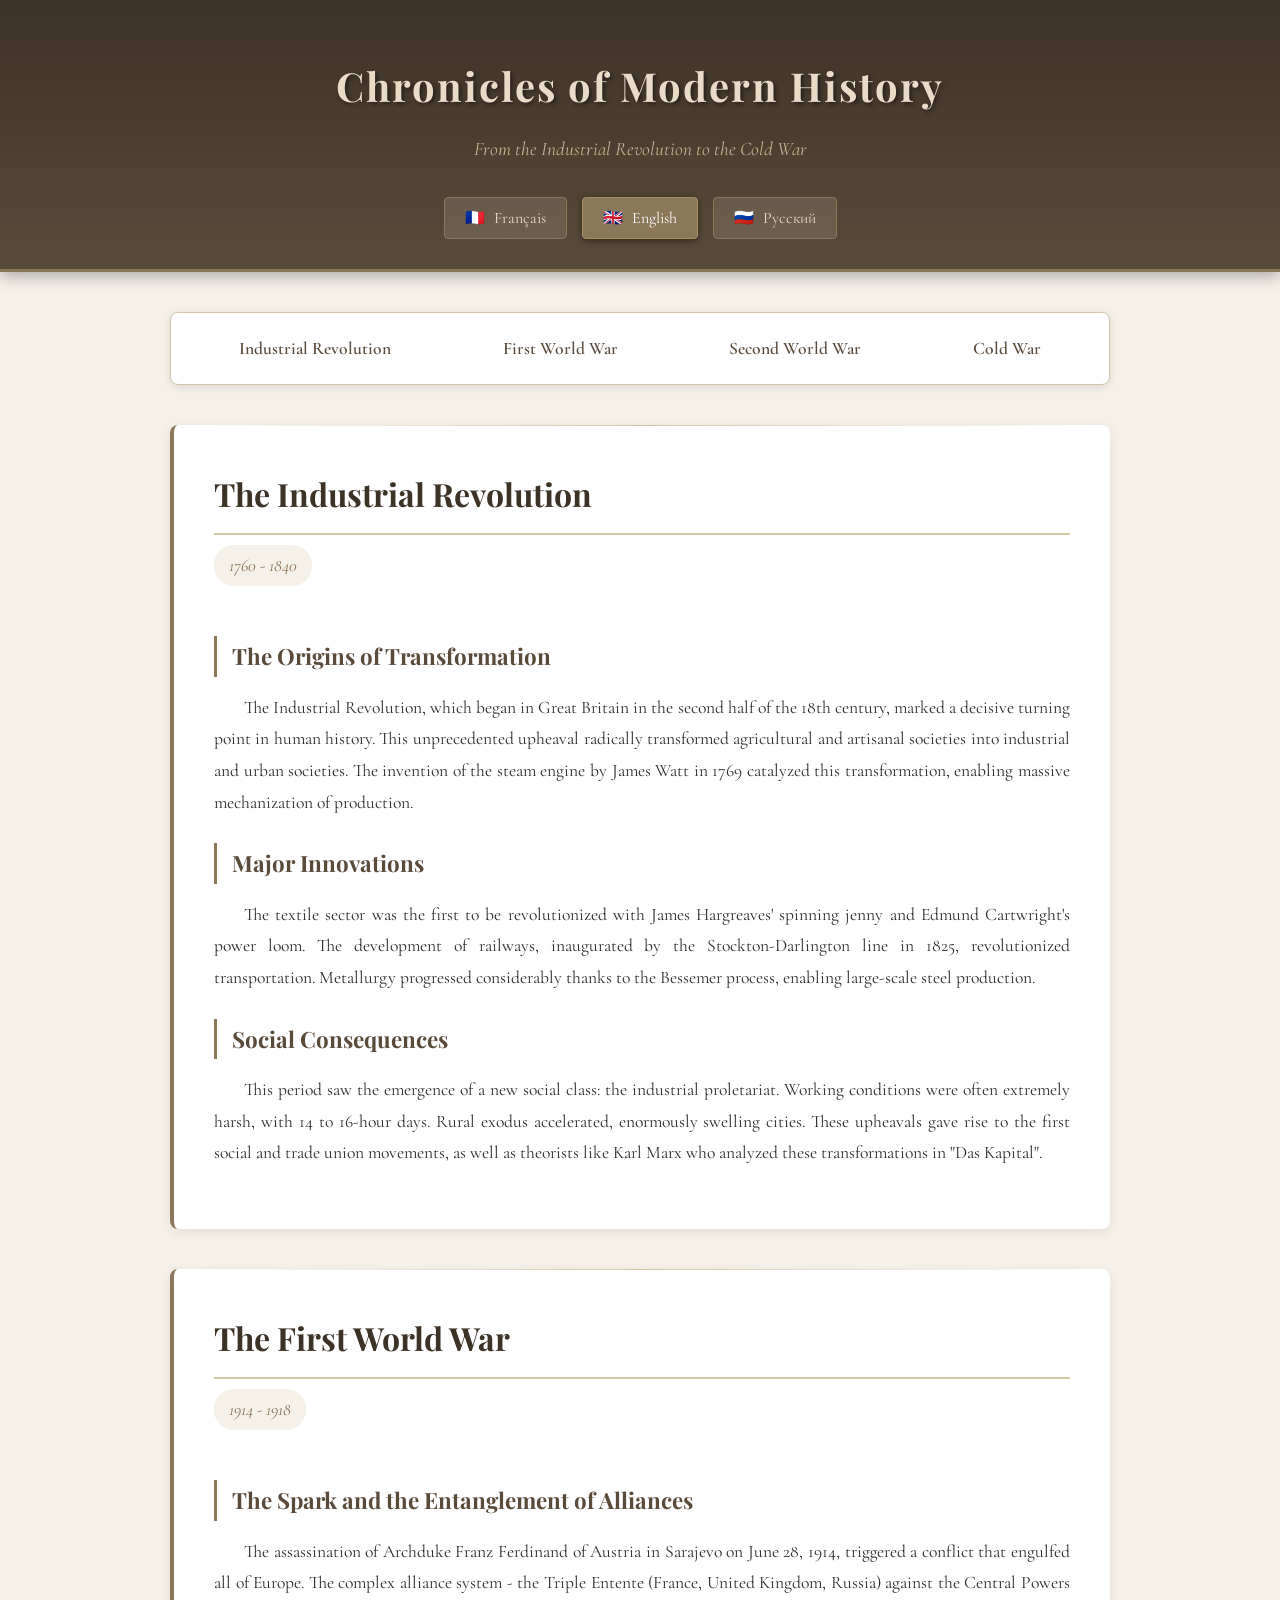
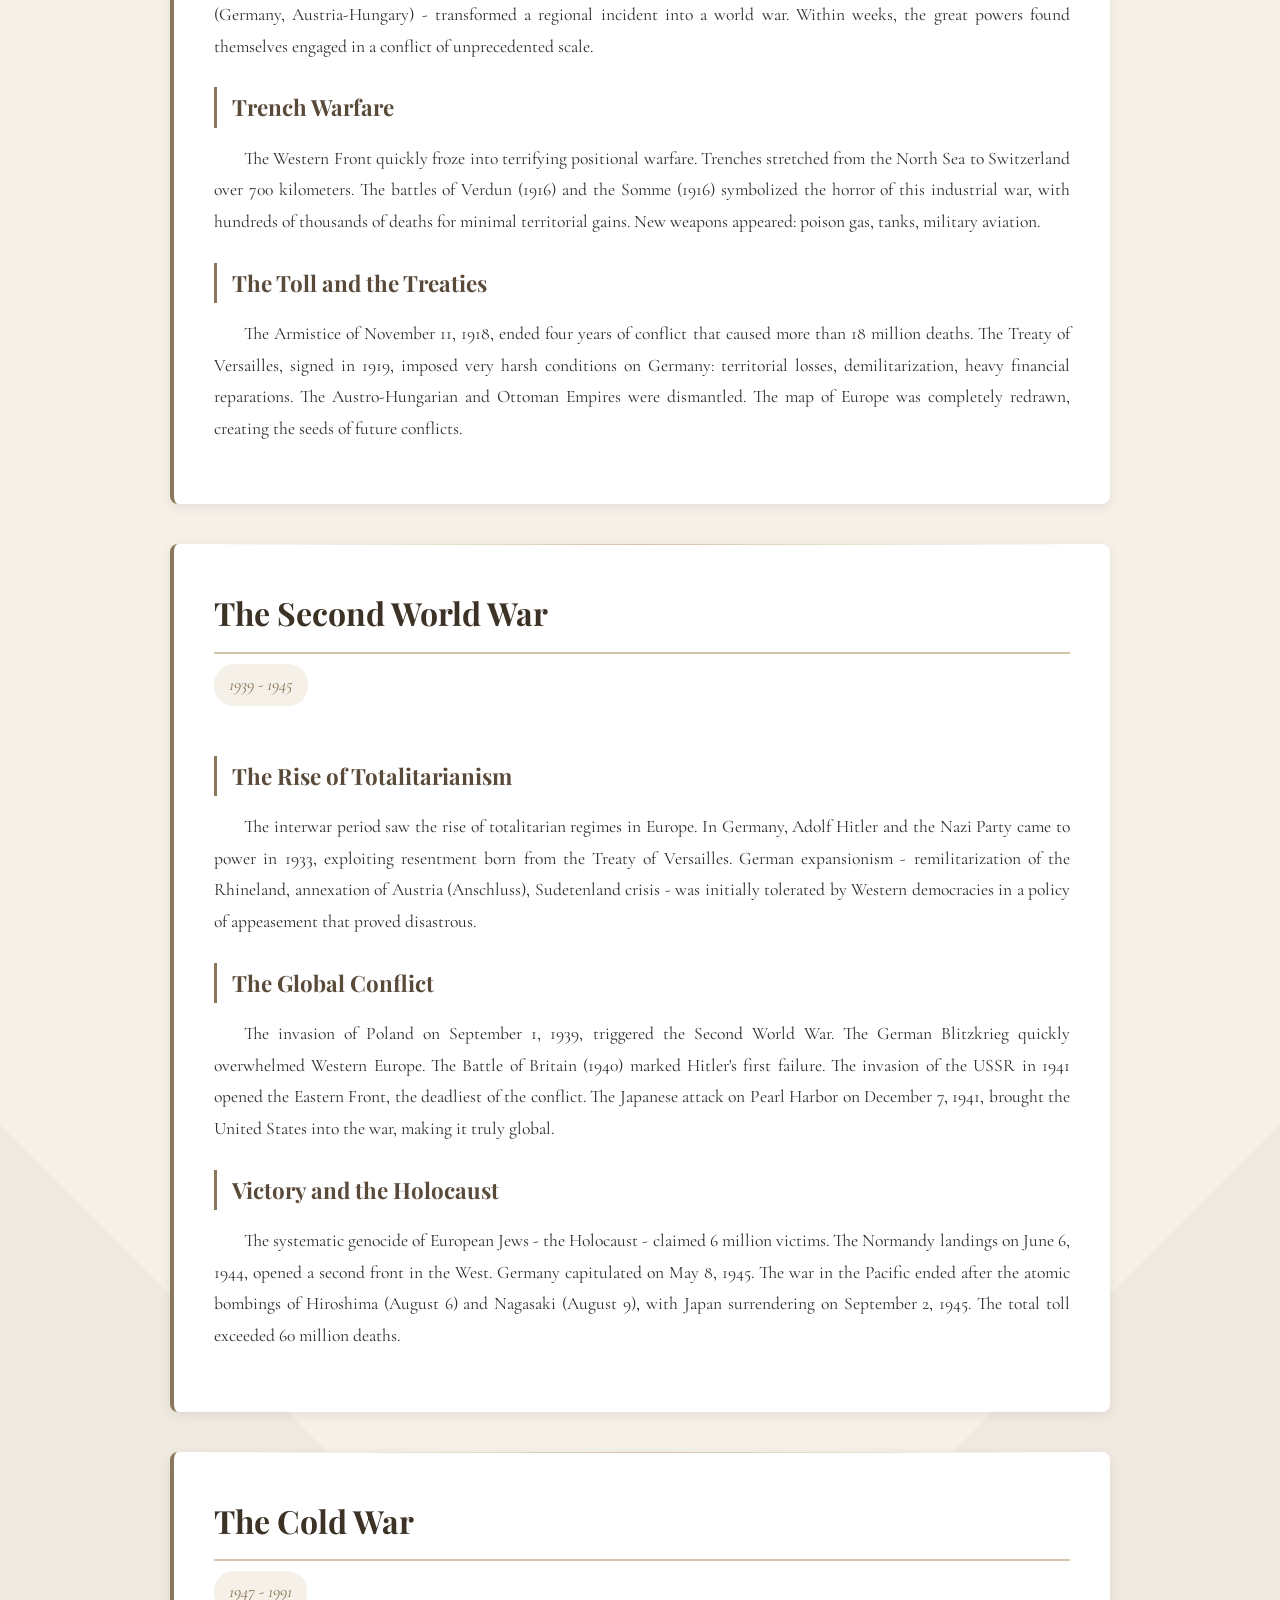
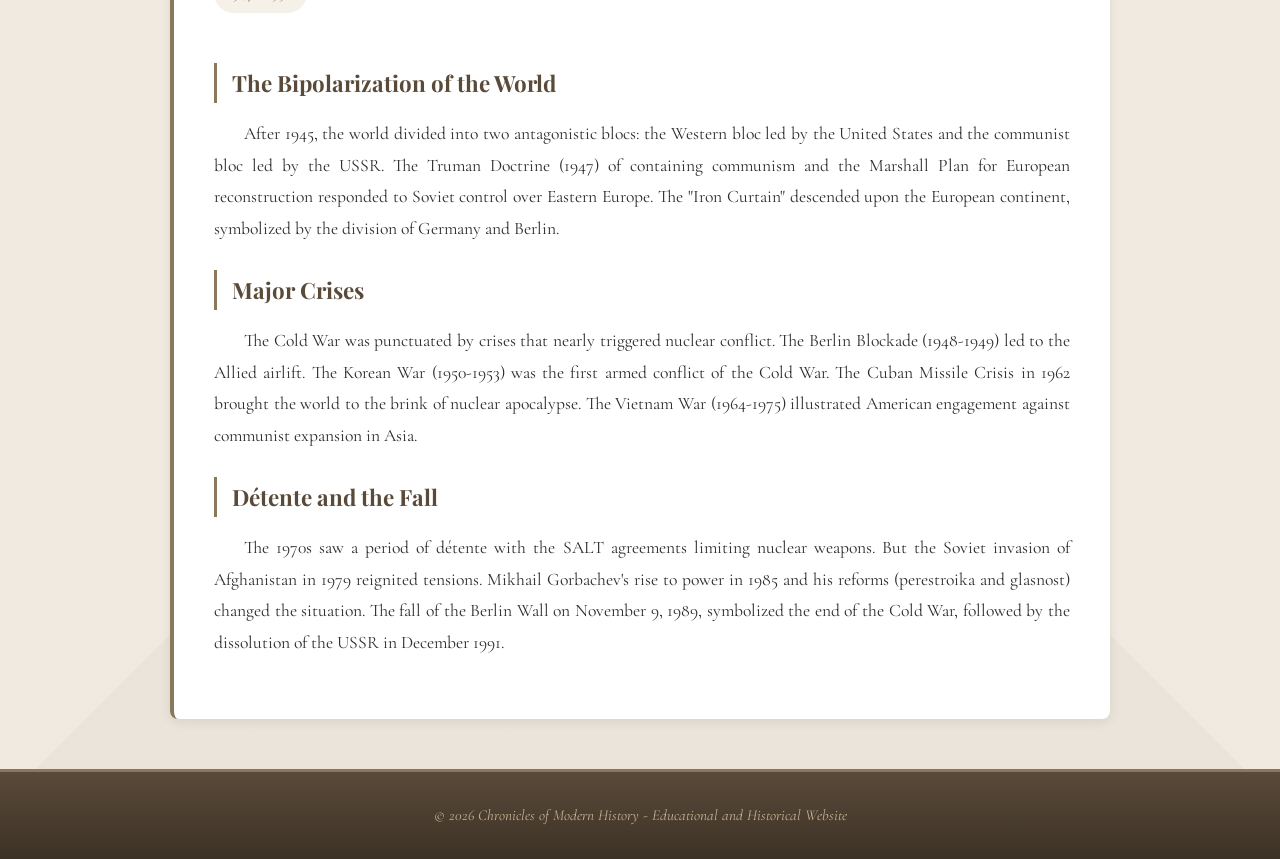
==== index.html @ c5ab482e "Add files via upload" ====
<!DOCTYPE html>
<html lang="fr">
<head>
    <!-- Balises de mots-clés SEO -->
<meta name="keywords" content="histoire moderne, révolution industrielle, première guerre mondiale, seconde guerre mondiale, guerre froide, histoire contemporaine, chroniques historiques, cours histoire, résumé histoire, industrialisation, guerres mondiales, grande guerre, WWII, WWI, guerre 39-45, guerre 14-18, industrial revolution, world war 1, world war 2, cold war, modern history, contemporary history, historical chronicles, промышленная революция, первая мировая война, вторая мировая война, холодная война, современная история">

<meta name="description" content="Chroniques de l'Histoire Moderne : découvrez la Révolution Industrielle (1760-1840), la Première Guerre Mondiale (1914-1918), la Seconde Guerre Mondiale (1939-1945) et la Guerre Froide (1947-1991). Site éducatif multilingue en français, anglais et russe avec des analyses historiques détaillées.">

<!-- Balises pour les moteurs de recherche -->
<meta name="robots" content="index, follow, max-snippet:-1, max-image-preview:large, max-video-preview:-1">
<meta name="googlebot" content="index, follow, max-snippet:-1, max-image-preview:large">
<meta name="bingbot" content="index, follow, max-snippet:-1, max-image-preview:large">

<!-- Balises de langue et localisation -->
<meta name="language" content="French, English, Russian">
<meta http-equiv="content-language" content="fr, en, ru">

<!-- Open Graph pour Facebook et LinkedIn -->
<meta property="og:title" content="Chroniques de l'Histoire Moderne - Révolution Industrielle, Guerres Mondiales et Guerre Froide">
<meta property="og:description" content="Explorez l'histoire moderne : Révolution Industrielle, Première et Seconde Guerres Mondiales, Guerre Froide. Contenu éducatif multilingue avec analyses historiques approfondies.">
<meta property="og:type" content="website">
<meta property="og:url" content="https://roboto9.github.io/histoires">
<meta property="og:image" content="https://roboto9.github.io/histoires">
<meta property="og:image:alt" content="Illustration histoire moderne - révolution industrielle et guerres mondiales">
<meta property="og:site_name" content="Chroniques de l'Histoire Moderne">
<meta property="og:locale" content="fr_FR">
<meta property="og:locale:alternate" content="en_GB">
<meta property="og:locale:alternate" content="ru_RU">

<!-- Twitter Card -->
<meta name="twitter:card" content="summary_large_image">
<meta name="twitter:title" content="Chroniques de l'Histoire Moderne">
<meta name="twitter:description" content="Histoire moderne : Révolution Industrielle, Guerres Mondiales et Guerre Froide. Site éducatif multilingue.">
<meta name="twitter:image" content="https://roboto9.github.io/histoires">
<meta name="twitter:image:alt" content="Histoire moderne et contemporaine">

<!-- Balises pour appareils mobiles -->
<meta name="theme-color" content="#3c3226">
<meta name="apple-mobile-web-app-capable" content="yes">
<meta name="apple-mobile-web-app-status-bar-style" content="black-translucent">
<meta name="apple-mobile-web-app-title" content="Histoire Moderne">
    <meta name="msvalidate.01" content="99EF3160F3D3A2BB954B0622AE29D365" />
    <meta name="yandex-verification" content="2fdb769160c37fc3" />
    <meta name="google-site-verification" content="8_jo_OIKoWMLx5ba4It0VEYrOq64s23Xh7QgMbaak_I" />
    <meta charset="UTF-8">
    <meta name="viewport" content="width=device-width, initial-scale=1.0">
    <title id="titre-page">Histoire Moderne - Révolution Industrielle, Guerres Mondiales et Guerre Froide</title>
    <link rel="stylesheet" href="styles.css">
    
</head>
<body>
    <header>
        <div class="container">
            <h1 id="titre-principal">Chroniques de l'Histoire Moderne</h1>
            <p id="sous-titre">De la Révolution Industrielle à la Guerre Froide</p>
            
            <nav class="language-selector" aria-label="Sélection de la langue">
                <button id="btn-fr" class="lang-btn active" onclick="changerLangue('fr')" aria-label="Français">
                    <span class="flag">🇫🇷</span> Français
                </button>
                <button id="btn-en" class="lang-btn" onclick="changerLangue('en')" aria-label="English">
                    <span class="flag">🇬🇧</span> English
                </button>
                <button id="btn-ru" class="lang-btn" onclick="changerLangue('ru')" aria-label="Русский">
                    <span class="flag">🇷🇺</span> Русский
                </button>
            </nav>
        </div>
    </header>

    <main class="container">
        <nav class="section-nav" aria-label="Navigation des chapitres">
            <ul>
                <li><a href="#revolution-industrielle" id="nav-revolution">Révolution Industrielle</a></li>
                <li><a href="#premiere-guerre" id="nav-ww1">Première Guerre Mondiale</a></li>
                <li><a href="#seconde-guerre" id="nav-ww2">Seconde Guerre Mondiale</a></li>
                <li><a href="#guerre-froide" id="nav-guerre-froide">Guerre Froide</a></li>
            </ul>
        </nav>

        <section id="revolution-industrielle" class="historical-section">
            <h2 id="titre-revolution">La Révolution Industrielle</h2>
            <div class="periode" id="periode-revolution">1760 - 1840</div>
            
            <article>
                <h3 id="sous-titre-revolution-1">Les Origines de la Transformation</h3>
                <p id="texte-revolution-1">La Révolution Industrielle, qui débuta en Grande-Bretagne dans la seconde moitié du XVIIIe siècle, marqua un tournant décisif dans l'histoire de l'humanité. Ce bouleversement sans précédent transforma radicalement les sociétés agricoles et artisanales en sociétés industrielles et urbaines. L'invention de la machine à vapeur par James Watt en 1769 catalysa cette transformation, permettant une mécanisation massive de la production.</p>
                
                <h3 id="sous-titre-revolution-2">Les Innovations Majeures</h3>
                <p id="texte-revolution-2">Le secteur textile fut le premier à être révolutionné avec la spinning jenny de James Hargreaves et le métier à tisser mécanique d'Edmund Cartwright. Le développement des chemins de fer, inauguré par la ligne Stockton-Darlington en 1825, révolutionna les transports. La métallurgie progressa considérablement grâce au procédé Bessemer, permettant la production d'acier à grande échelle.</p>
                
                <h3 id="sous-titre-revolution-3">Les Conséquences Sociales</h3>
                <p id="texte-revolution-3">Cette période vit l'émergence d'une nouvelle classe sociale : le prolétariat ouvrier. Les conditions de travail étaient souvent extrêmement dures, avec des journées de 14 à 16 heures. L'exode rural s'accéléra, gonflant démesurément les villes. Ces bouleversements engendrèrent les premiers mouvements sociaux et syndicaux, ainsi que des théoriciens comme Karl Marx qui analysa ces transformations dans "Le Capital".</p>
            </article>
        </section>

        <section id="premiere-guerre" class="historical-section">
            <h2 id="titre-ww1">La Première Guerre Mondiale</h2>
            <div class="periode" id="periode-ww1">1914 - 1918</div>
            
            <article>
                <h3 id="sous-titre-ww1-1">L'Étincelle et l'Embarras des Alliances</h3>
                <p id="texte-ww1-1">L'assassinat de l'archiduc François-Ferdinand d'Autriche à Sarajevo le 28 juin 1914 déclencha un conflit qui embrasa l'Europe entière. Le système complexe d'alliances - la Triple Entente (France, Royaume-Uni, Russie) contre les Empires centraux (Allemagne, Autriche-Hongrie) - transforma un incident régional en guerre mondiale. En quelques semaines, les grandes puissances se retrouvèrent engagées dans un conflit d'une ampleur sans précédent.</p>
                
                <h3 id="sous-titre-ww1-2">La Guerre des Tranchées</h3>
                <p id="texte-ww1-2">Le front occidental se figea rapidement dans une guerre de positions terrifiante. Des tranchées s'étendirent de la mer du Nord à la Suisse sur plus de 700 kilomètres. Les batailles de Verdun (1916) et de la Somme (1916) symbolisèrent l'horreur de cette guerre industrielle, avec des centaines de milliers de morts pour des gains territoriaux minimes. De nouvelles armes apparurent : gaz toxiques, chars d'assaut, aviation militaire.</p>
                
                <h3 id="sous-titre-ww1-3">Le Bilan et les Traités</h3>
                <p id="texte-ww1-3">L'armistice du 11 novembre 1918 mit fin à quatre années de conflit qui firent plus de 18 millions de morts. Le Traité de Versailles, signé en 1919, imposa des conditions très dures à l'Allemagne : pertes territoriales, démilitarisation, lourdes réparations financières. L'Empire austro-hongrois et l'Empire ottoman furent démantelés. La carte de l'Europe fut entièrement redessinée, créant les germes des conflits futurs.</p>
            </article>
        </section>

        <section id="seconde-guerre" class="historical-section">
            <h2 id="titre-ww2">La Seconde Guerre Mondiale</h2>
            <div class="periode" id="periode-ww2">1939 - 1945</div>
            
            <article>
                <h3 id="sous-titre-ww2-1">La Montée des Totalitarismes</h3>
                <p id="texte-ww2-1">L'entre-deux-guerres vit l'ascension des régimes totalitaires en Europe. En Allemagne, Adolf Hitler et le parti nazi arrivèrent au pouvoir en 1933, exploitant le ressentiment né du Traité de Versailles. L'expansionnisme allemand - remilitarisation de la Rhénanie, annexion de l'Autriche (Anschluss), crise des Sudètes - fut d'abord toléré par les démocraties occidentales dans une politique d'apaisement qui s'avéra désastreuse.</p>
                
                <h3 id="sous-titre-ww2-2">Le Conflit Mondial</h3>
                <p id="texte-ww2-2">L'invasion de la Pologne le 1er septembre 1939 déclencha la Seconde Guerre Mondiale. La Blitzkrieg allemande submergea rapidement l'Europe occidentale. La bataille d'Angleterre (1940) marqua le premier échec d'Hitler. L'invasion de l'URSS en 1941 ouvrit le front de l'Est, le plus meurtrier du conflit. L'attaque japonaise sur Pearl Harbor le 7 décembre 1941 entraîna les États-Unis dans la guerre, la mondialisant définitivement.</p>
                
                <h3 id="sous-titre-ww2-3">La Victoire et l'Holocauste</h3>
                <p id="texte-ww2-3">Le génocide systématique des Juifs d'Europe - la Shoah - fit 6 millions de victimes. Le débarquement de Normandie le 6 juin 1944 ouvrit un second front à l'Ouest. L'Allemagne capitula le 8 mai 1945. La guerre dans le Pacifique se termina après les bombardements atomiques d'Hiroshima (6 août) et Nagasaki (9 août), le Japon capitulant le 2 septembre 1945. Le bilan total dépassa 60 millions de morts.</p>
            </article>
        </section>

        <section id="guerre-froide" class="historical-section">
            <h2 id="titre-guerre-froide">La Guerre Froide</h2>
            <div class="periode" id="periode-guerre-froide">1947 - 1991</div>
            
            <article>
                <h3 id="sous-titre-froide-1">La Bipolarisation du Monde</h3>
                <p id="texte-froide-1">Après 1945, le monde se divisa en deux blocs antagonistes : le bloc occidental mené par les États-Unis et le bloc communiste dirigé par l'URSS. La doctrine Truman (1947) d'endiguement du communisme et le Plan Marshall de reconstruction de l'Europe répondaient à la mainmise soviétique sur l'Europe de l'Est. Le "rideau de fer" s'abattit sur le continent européen, symbolisé par la division de l'Allemagne et de Berlin.</p>
                
                <h3 id="sous-titre-froide-2">Les Crises Majeures</h3>
                <p id="texte-froide-2">La guerre froide fut ponctuée de crises qui faillirent déclencher un conflit nucléaire. Le blocus de Berlin (1948-1949) aboutit au pont aérien allié. La guerre de Corée (1950-1953) fut le premier conflit armé de la guerre froide. La crise des missiles de Cuba en 1962 plaça le monde au bord de l'apocalypse nucléaire. La guerre du Vietnam (1964-1975) illustra l'engagement américain contre l'expansion communiste en Asie.</p>
                
                <h3 id="sous-titre-froide-3">La Détente et la Chute</h3>
                <p id="texte-froide-3">Les années 1970 virent une période de détente avec les accords SALT de limitation des armements nucléaires. Mais l'invasion soviétique de l'Afghanistan en 1979 relança les tensions. L'arrivée de Mikhaïl Gorbatchev au pouvoir en 1985 et ses réformes (perestroïka et glasnost) changèrent la donne. La chute du mur de Berlin le 9 novembre 1989 symbolisa la fin de la guerre froide, suivie de la dissolution de l'URSS en décembre 1991.</p>
            </article>
        </section>
    </main>

    <footer>
        <div class="container">
            <p id="footer-texte">© 2026 Chroniques de l'Histoire Moderne - Site éducatif et historique</p>
        </div>
    </footer>

    <script src="translations.js"></script>
    <script src="script.js"></script>
</body>
</html>
---- styles.css ----
/* Styles généraux et typographie historique */
@import url('https://fonts.googleapis.com/css2?family=Playfair+Display:ital,wght@0,400;0,700;1,400&family=Cormorant+Garamond:ital,wght@0,400;0,600;1,400&display=swap');

* {
    margin: 0;
    padding: 0;
    box-sizing: border-box;
}

body {
    font-family: 'Cormorant Garamond', Georgia, 'Times New Roman', serif;
    line-height: 1.8;
    color: #2c2c2c;
    background-color: #f5f0e8;
    background-image: 
        linear-gradient(45deg, rgba(139, 119, 90, 0.05) 25%, transparent 25%),
        linear-gradient(-45deg, rgba(139, 119, 90, 0.05) 25%, transparent 25%);
}

.container {
    max-width: 1000px;
    margin: 0 auto;
    padding: 0 30px;
}

/* En-tête historique */
header {
    background: linear-gradient(to bottom, #3c3226, #5a4a3a);
    color: #e8dcc8;
    padding: 50px 0 30px;
    margin-bottom: 40px;
    border-bottom: 3px solid #8b775a;
    box-shadow: 0 4px 15px rgba(0, 0, 0, 0.3);
}

#titre-principal {
    font-family: 'Playfair Display', Georgia, serif;
    font-size: 2.5rem;
    font-weight: 700;
    text-align: center;
    margin-bottom: 10px;
    text-shadow: 2px 2px 4px rgba(0, 0, 0, 0.5);
    letter-spacing: 2px;
}

#sous-titre {
    text-align: center;
    font-style: italic;
    font-size: 1.2rem;
    margin-bottom: 30px;
    color: #c4b393;
}

/* Sélecteur de langue */
.language-selector {
    display: flex;
    justify-content: center;
    gap: 15px;
    flex-wrap: wrap;
}

.lang-btn {
    background-color: rgba(232, 220, 200, 0.15);
    border: 1px solid #8b775a;
    color: #e8dcc8;
    padding: 10px 20px;
    cursor: pointer;
    font-family: 'Cormorant Garamond', Georgia, serif;
    font-size: 1rem;
    transition: all 0.3s ease;
    border-radius: 4px;
    backdrop-filter: blur(5px);
}

.lang-btn:hover {
    background-color: rgba(232, 220, 200, 0.3);
    transform: translateY(-2px);
    box-shadow: 0 4px 8px rgba(0, 0, 0, 0.3);
}

.lang-btn.active {
    background-color: #8b775a;
    color: #fff;
    border-color: #a89060;
    box-shadow: 0 2px 6px rgba(0, 0, 0, 0.4);
}

.flag {
    margin-right: 5px;
}

/* Navigation des sections */
.section-nav {
    background-color: #fff;
    padding: 20px;
    margin-bottom: 40px;
    border-radius: 8px;
    box-shadow: 0 2px 8px rgba(0, 0, 0, 0.1);
    border: 1px solid #d4c5a9;
}

.section-nav ul {
    list-style: none;
    display: flex;
    justify-content: space-around;
    flex-wrap: wrap;
    gap: 15px;
}

.section-nav a {
    color: #5a4a3a;
    text-decoration: none;
    font-weight: 600;
    font-size: 1.1rem;
    padding: 5px 10px;
    border-bottom: 2px solid transparent;
    transition: all 0.3s ease;
}

.section-nav a:hover {
    border-bottom-color: #8b775a;
    color: #8b775a;
}

/* Sections historiques */
.historical-section {
    background-color: #ffffff;
    margin-bottom: 40px;
    padding: 40px;
    border-radius: 8px;
    box-shadow: 0 3px 12px rgba(0, 0, 0, 0.08);
    border-left: 4px solid #8b775a;
    position: relative;
}

.historical-section::before {
    content: '';
    position: absolute;
    top: 0;
    left: 20px;
    right: 20px;
    height: 1px;
    background: linear-gradient(to right, transparent, #d4c5a9, transparent);
}

.historical-section h2 {
    font-family: 'Playfair Display', Georgia, serif;
    font-size: 2rem;
    color: #3c3226;
    margin-bottom: 10px;
    border-bottom: 2px solid #d4c5a9;
    padding-bottom: 10px;
}

.periode {
    font-style: italic;
    color: #8b775a;
    font-size: 1.1rem;
    margin-bottom: 25px;
    display: inline-block;
    background-color: #f5f0e8;
    padding: 5px 15px;
    border-radius: 20px;
}

.historical-section h3 {
    font-family: 'Playfair Display', Georgia, serif;
    font-size: 1.4rem;
    color: #5a4a3a;
    margin: 25px 0 15px 0;
    padding-left: 15px;
    border-left: 3px solid #8b775a;
}

.historical-section p {
    text-align: justify;
    margin-bottom: 20px;
    font-size: 1.1rem;
    text-indent: 30px;
}

.historical-section p:first-of-type {
    margin-top: 0;
}

/* Pied de page */
footer {
    background: linear-gradient(to top, #3c3226, #5a4a3a);
    color: #c4b393;
    text-align: center;
    padding: 30px 0;
    margin-top: 50px;
    border-top: 3px solid #8b775a;
}

#footer-texte {
    font-style: italic;
    font-size: 0.95rem;
}

/* Responsive Design */
@media (max-width: 768px) {
    .container {
        padding: 0 15px;
    }
    
    #titre-principal {
        font-size: 1.8rem;
    }
    
    .historical-section {
        padding: 25px 20px;
    }
    
    .historical-section h2 {
        font-size: 1.6rem;
    }
    
    .historical-section h3 {
        font-size: 1.2rem;
    }
    
    .section-nav ul {
        flex-direction: column;
        align-items: center;
    }
    
    .lang-btn {
        padding: 8px 15px;
        font-size: 0.9rem;
    }
}

@media (max-width: 480px) {
    #titre-principal {
        font-size: 1.5rem;
    }
    
    #sous-titre {
        font-size: 1rem;
    }
    
    .historical-section {
        padding: 20px 15px;
    }
    
    .historical-section h2 {
        font-size: 1.3rem;
    }
    
    .historical-section p {
        font-size: 1rem;
        text-indent: 20px;
    }
    
    header {
        padding: 30px 0 20px;
    }
    
    .language-selector {
        gap: 8px;
    }
    
    .lang-btn {
        padding: 6px 12px;
        font-size: 0.85rem;
    }
}
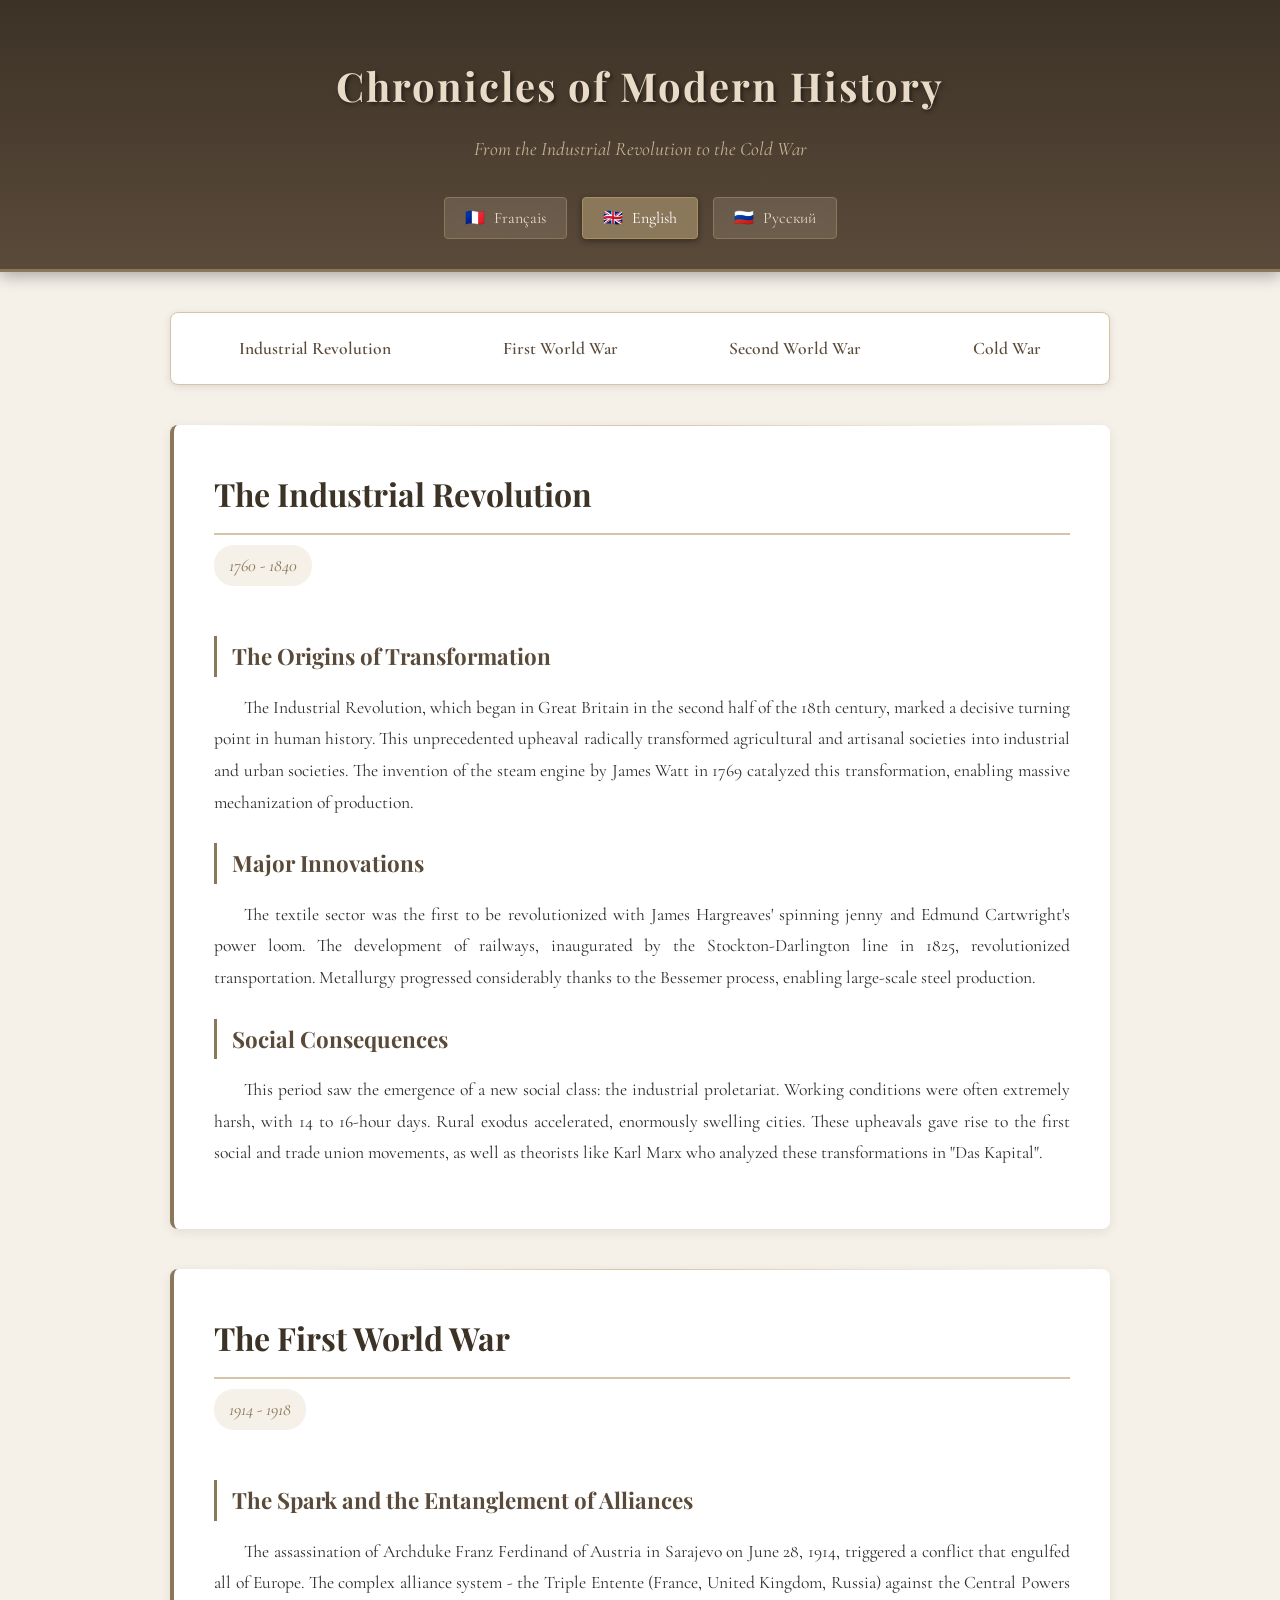
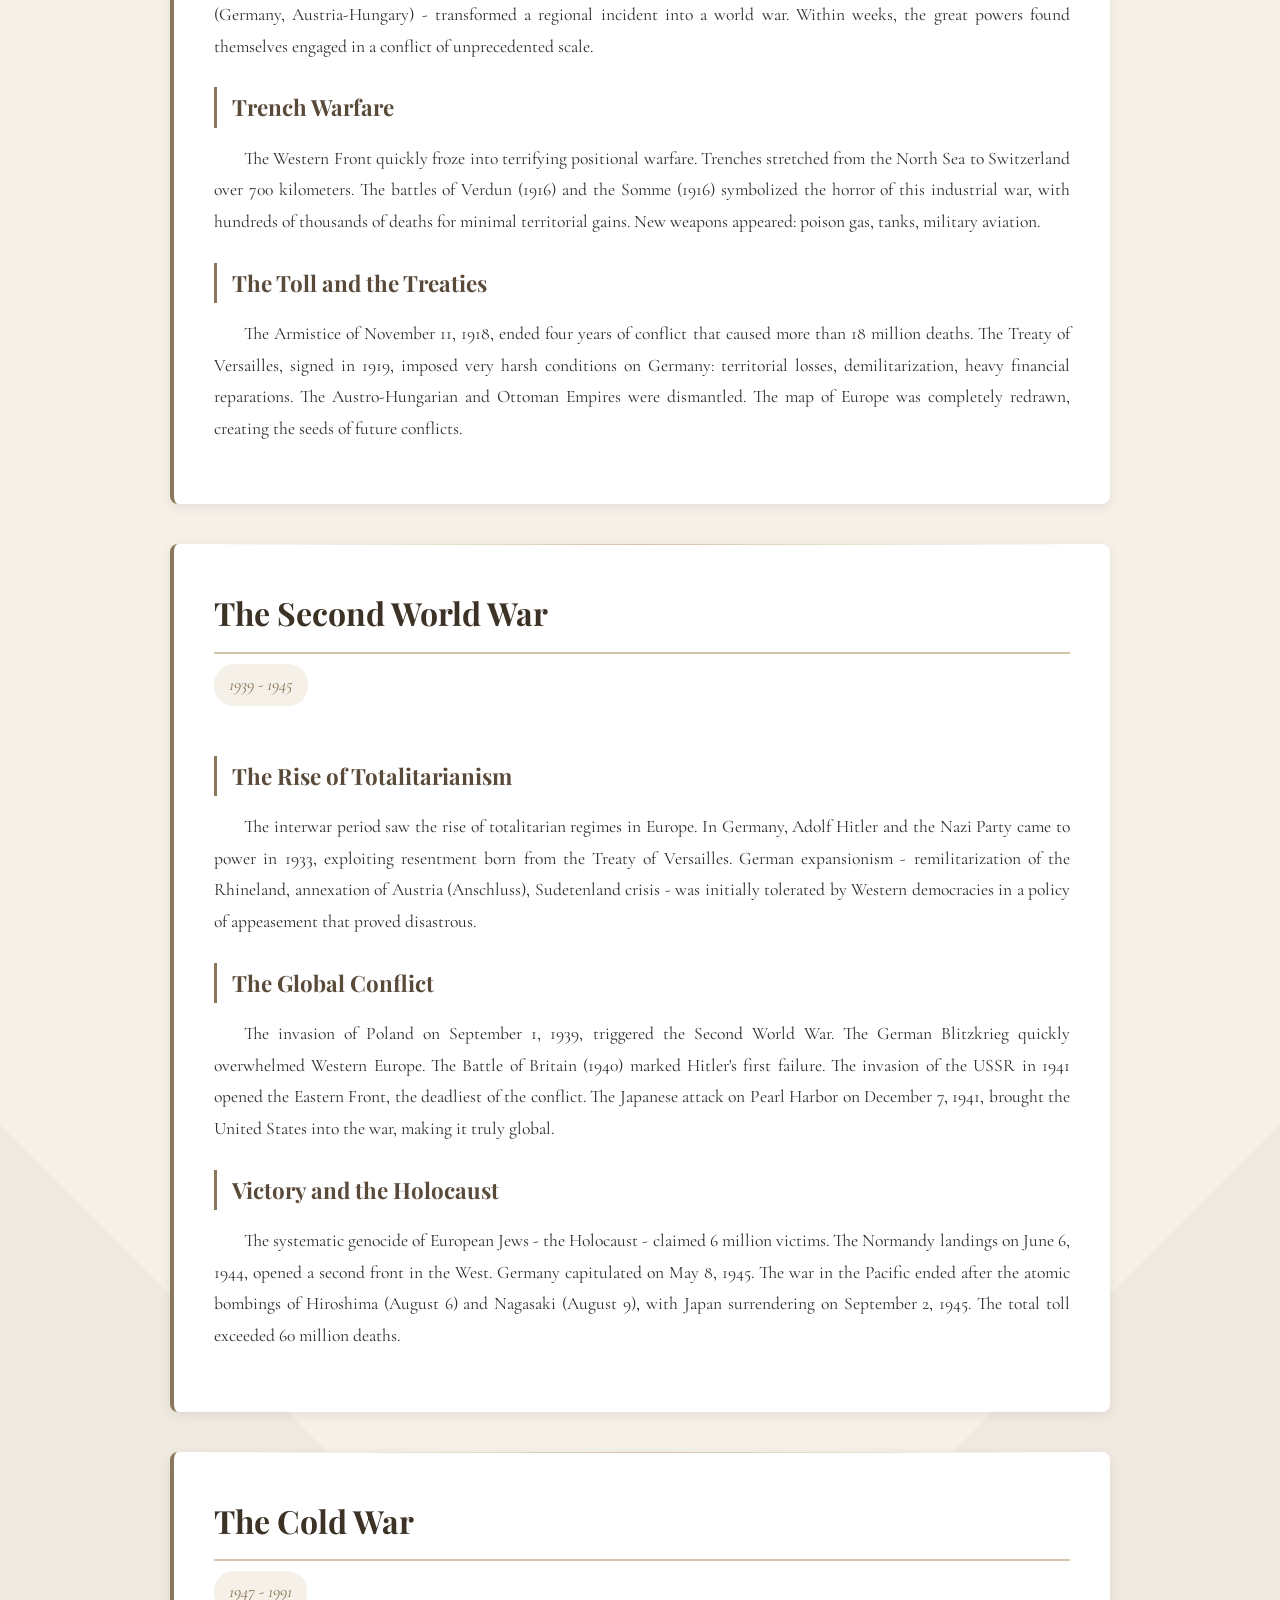
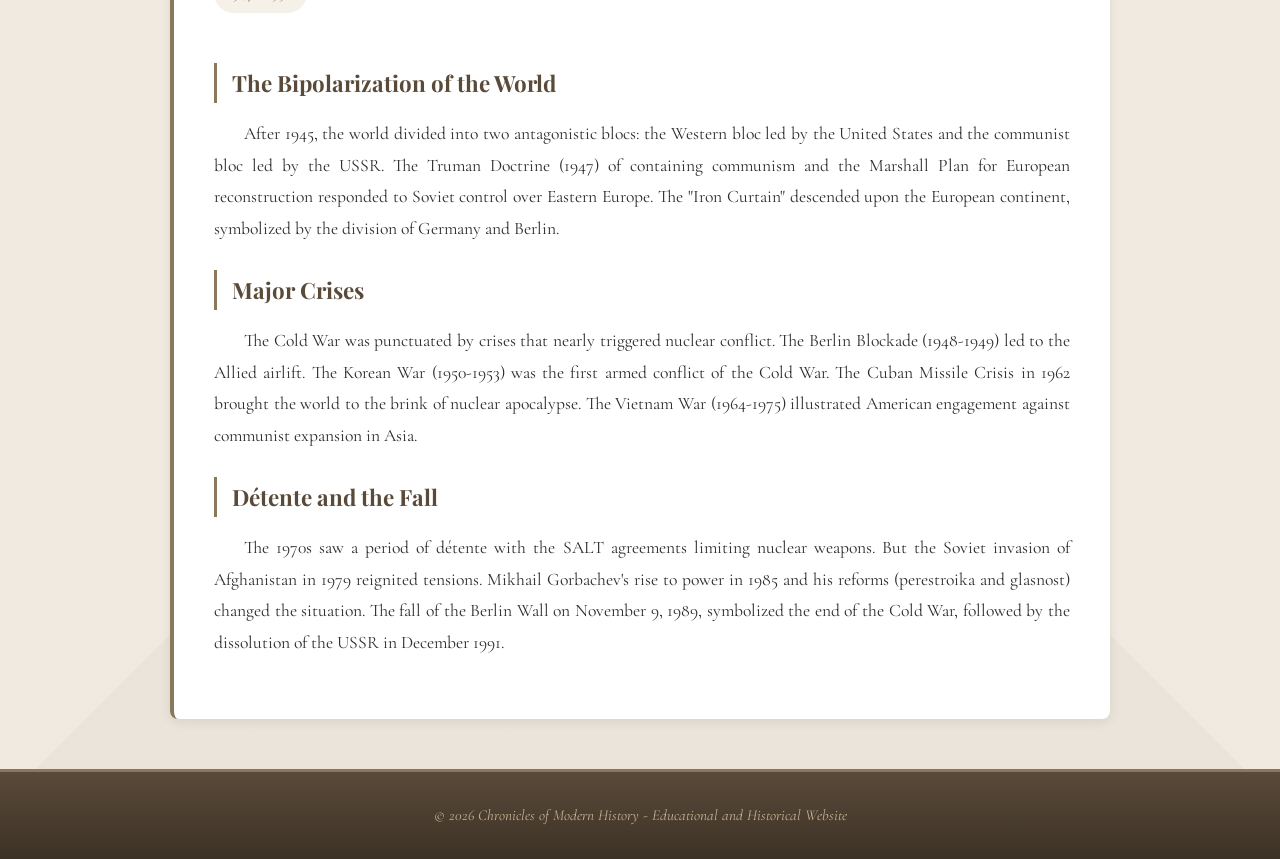
==== commit 820ea01d: "Restore index.html with original content" ====
--- a/index.html
+++ b/index.html
@@ -152,4 +152,4 @@
     <script src="translations.js"></script>
     <script src="script.js"></script>
 </body>
-</html>+</html>
